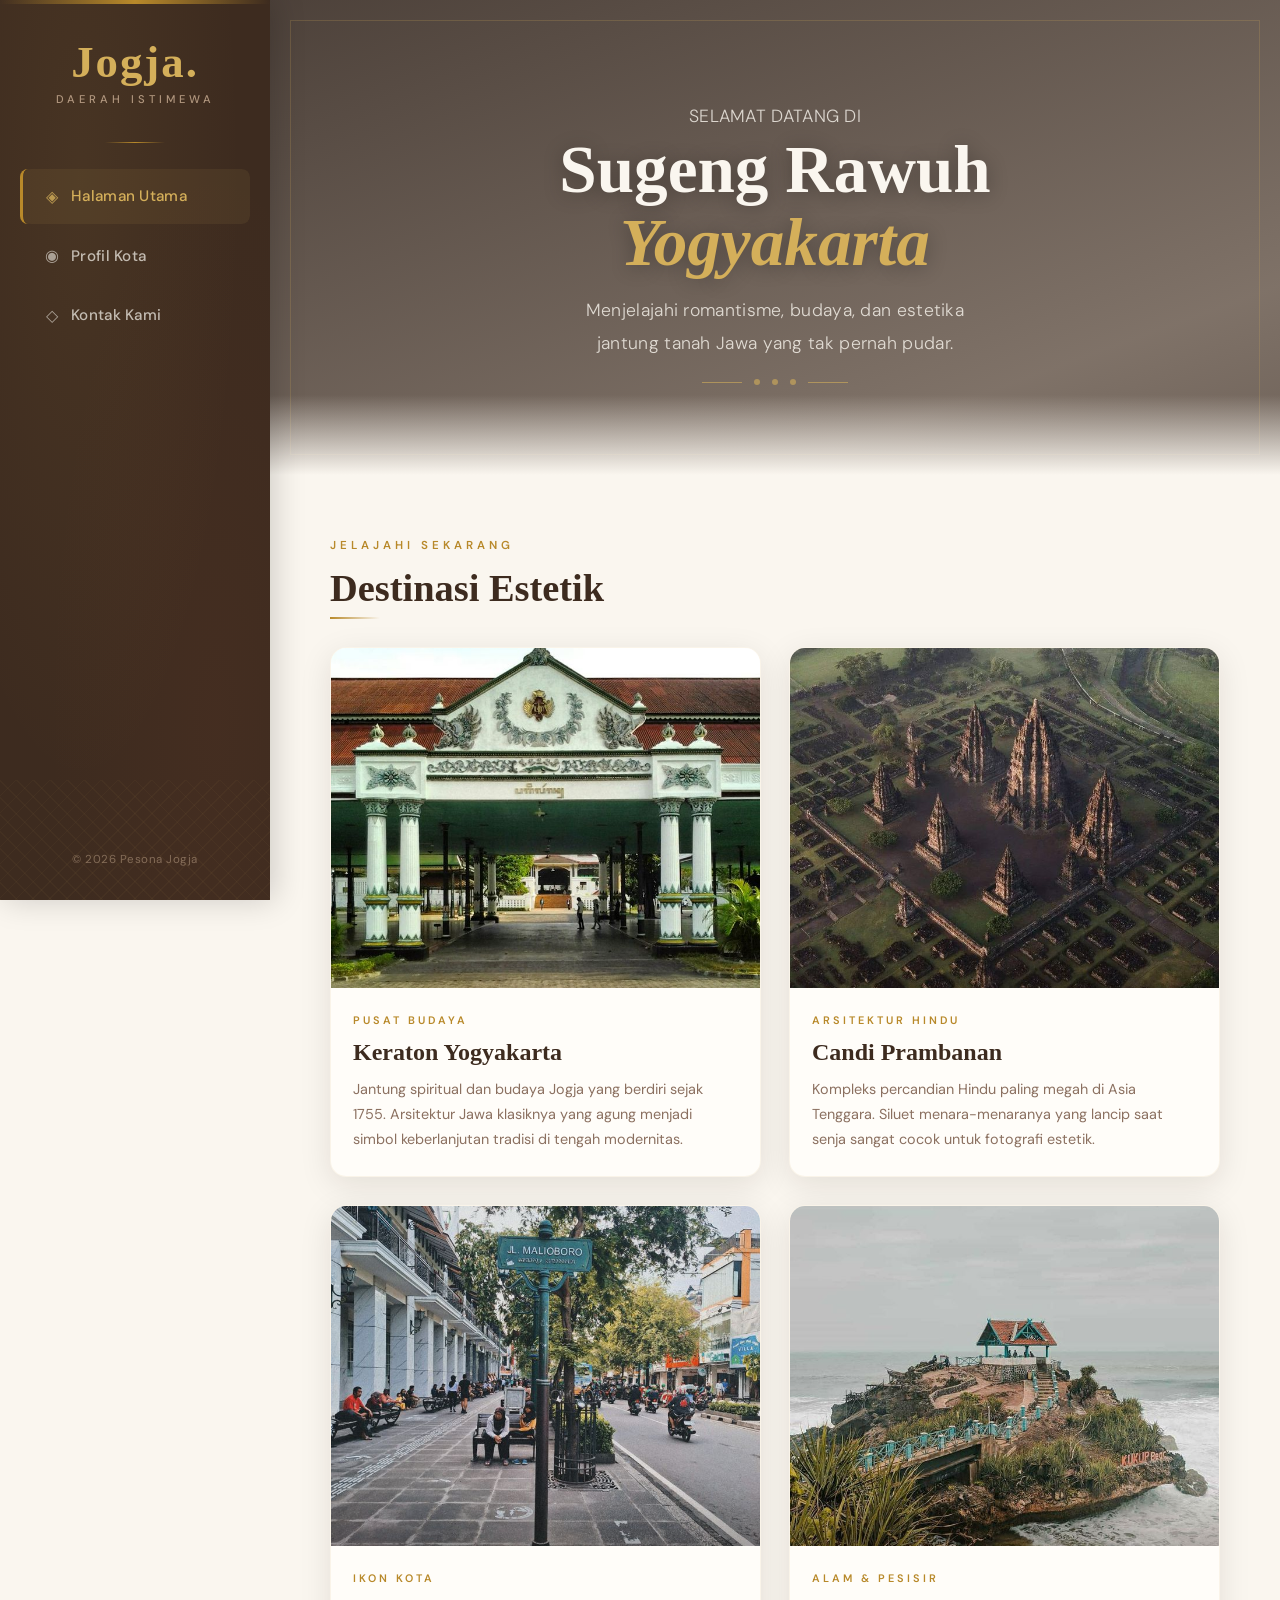
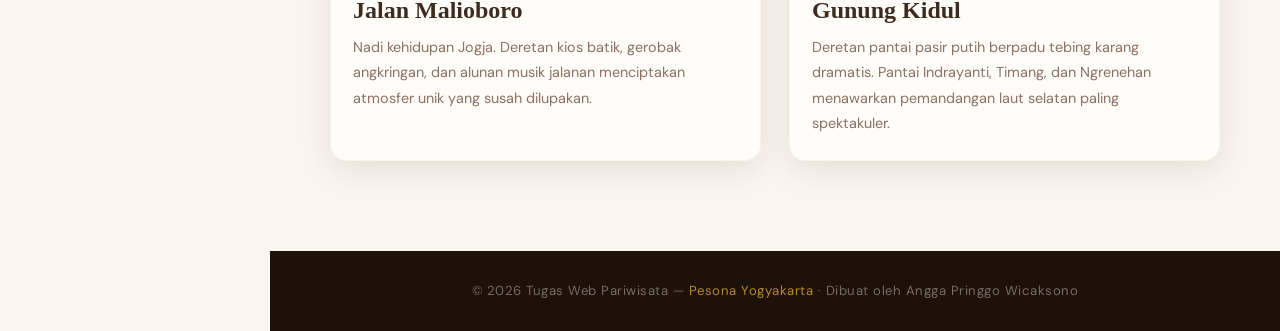
==== index.html @ 8eb2f206 "Add files via upload" ====
<!DOCTYPE html>
<html lang="id">
<head>
    <meta charset="UTF-8">
    <meta name="viewport" content="width=device-width, initial-scale=1.0">
    <title>Pesona Jogja — Halaman Utama</title>
    <link rel="stylesheet" href="style.css">
</head>
<body>

<div class="wrapper">

    <div class="sidebar">
        <div class="sidebar-brand">
            <h2 class="sidebar-title">Jogja.</h2>
            <p class="sidebar-sub">Daerah Istimewa</p>
        </div>
        <div class="sidebar-divider"></div>
        <ul class="menu">
            <li>
                <a href="index.html" class="active">
                    <span class="menu-icon">◈</span> Halaman Utama
                </a>
            </li>
            <li>
                <a href="profil.html">
                    <span class="menu-icon">◉</span> Profil Kota
                </a>
            </li>
            <li>
                <a href="kontak.html">
                    <span class="menu-icon">◇</span> Kontak Kami
                </a>
            </li>
        </ul>
        <div class="sidebar-footer">
            <p>© 2026 Pesona Jogja</p>
        </div>
    </div>

    <div class="main-area">

        <div class="header">
            <p class="header-eyebrow">Selamat Datang di</p>
            <h1>Sugeng Rawuh<br><span>Yogyakarta</span></h1>
            <p>Menjelajahi romantisme, budaya, dan estetika<br>jantung tanah Jawa yang tak pernah pudar.</p>
            <div class="header-ornament">
                <span></span>
                <i></i>
                <i></i>
                <i></i>
                <span></span>
            </div>
        </div>

        <div class="content">

            <div class="section-header">
                <span class="section-eyebrow">Jelajahi Sekarang</span>
                <h2 class="section-title">Destinasi Estetik</h2>
            </div>

            <div class="pinterest-grid">

                <div class="pin-card">
                    <div class="pin-card-img">
                        <img src="keraton.jpg" alt="Keraton Yogyakarta">
                    </div>
                    <div class="pin-card-body">
                        <span class="pin-card-tag">Pusat Budaya</span>
                        <h3>Keraton Yogyakarta</h3>
                        <p>Jantung spiritual dan budaya Jogja yang berdiri sejak 1755. Arsitektur Jawa klasiknya yang agung menjadi simbol keberlanjutan tradisi di tengah modernitas.</p>
                    </div>
                </div>

                <div class="pin-card">
                    <div class="pin-card-img">
                        <img src="prambanan.jpg" alt="Candi Prambanan">
                    </div>
                    <div class="pin-card-body">
                        <span class="pin-card-tag">Arsitektur Hindu</span>
                        <h3>Candi Prambanan</h3>
                        <p>Kompleks percandian Hindu paling megah di Asia Tenggara. Siluet menara-menaranya yang lancip saat senja sangat cocok untuk fotografi estetik.</p>
                    </div>
                </div>

                <div class="pin-card">
                    <div class="pin-card-img">
                        <img src="malioboro.jpg" alt="Jalan Malioboro">
                    </div>
                    <div class="pin-card-body">
                        <span class="pin-card-tag">Ikon Kota</span>
                        <h3>Jalan Malioboro</h3>
                        <p>Nadi kehidupan Jogja. Deretan kios batik, gerobak angkringan, dan alunan musik jalanan menciptakan atmosfer unik yang susah dilupakan.</p>
                    </div>
                </div>

                <div class="pin-card">
                    <div class="pin-card-img">
                        <img src="gunung kidul.jpg" alt="Pantai Gunungkidul">
                    </div>
                    <div class="pin-card-body">
                        <span class="pin-card-tag">Alam & Pesisir</span>
                        <h3>Gunung Kidul</h3>
                        <p>Deretan pantai pasir putih berpadu tebing karang dramatis. Pantai Indrayanti, Timang, dan Ngrenehan menawarkan pemandangan laut selatan paling spektakuler.</p>
                    </div>
                </div>

            </div>
        </div>

        <div class="footer">
            <p>© 2026 Tugas Web Pariwisata — <span>Pesona Yogyakarta</span> · Dibuat oleh Angga Pringgo Wicaksono</p>
        </div>

    </div>
</div>

</body>
</html>
---- style.css ----
@import url('https://fonts.googleapis.com/css2?family=Cormorant+Garant:ital,wght@0,400;0,600;0,700;1,400&family=DM+Sans:wght@300;400;500;600&display=swap');

:root {
    --brown-deep:   #1E110A;
    --brown-main:   #3D2B1F;
    --brown-mid:    #5C3D2E;
    --brown-light:  #8B6650;
    --cream:        #FAF6EF;
    --cream-dark:   #F0E4D0;
    --cream-card:   #FFFDF9;
    --gold:         #B8892A;
    --gold-light:   #D4AF5A;
    --gold-pale:    #F5E9C9;
    --terra:        #B5563A;
    --text-dark:    #1E110A;
    --text-mid:     #5A3E2B;
    --text-soft:    #8B7060;
    --text-light:   #B0967E;
    --shadow-soft:  0 4px 20px rgba(30,17,10,0.08);
    --shadow-card:  0 8px 32px rgba(30,17,10,0.10);
    --shadow-hover: 0 16px 48px rgba(30,17,10,0.16);
    --radius-sm:    8px;
    --radius-md:    16px;
    --radius-lg:    24px;
    --transition:   all 0.35s cubic-bezier(0.4, 0, 0.2, 1);
}

*, *::before, *::after {
    margin: 0;
    padding: 0;
    box-sizing: border-box;
}

html { scroll-behavior: smooth; }

body {
    background-color: var(--cream);
    color: var(--text-dark);
    font-family: 'DM Sans', sans-serif;
    font-weight: 400;
    line-height: 1.85;
}

img { display: block; }

.wrapper {
    display: flex;
    min-height: 100vh;
}

.sidebar {
    width: 270px;
    background-color: var(--brown-main);
    background-image:
        radial-gradient(ellipse at 30% 20%, rgba(212,175,90,0.07) 0%, transparent 60%),
        radial-gradient(ellipse at 80% 80%, rgba(181,86,58,0.06) 0%, transparent 55%);
    color: var(--cream);
    display: flex;
    flex-direction: column;
    align-items: center;
    padding: 40px 0 30px;
    position: fixed;
    height: 100vh;
    box-shadow: 4px 0 30px rgba(0,0,0,0.18);
    z-index: 10;
    overflow: hidden;
}

.sidebar::before {
    content: '';
    position: absolute;
    top: 0; left: 0; right: 0;
    height: 4px;
    background: linear-gradient(90deg, transparent, var(--gold), transparent);
}

.sidebar::after {
    content: '';
    position: absolute;
    bottom: 0; left: 0; right: 0;
    height: 120px;
    background-image:
        repeating-linear-gradient(
            45deg,
            rgba(212,175,90,0.04) 0px,
            rgba(212,175,90,0.04) 1px,
            transparent 1px,
            transparent 12px
        ),
        repeating-linear-gradient(
            -45deg,
            rgba(212,175,90,0.04) 0px,
            rgba(212,175,90,0.04) 1px,
            transparent 1px,
            transparent 12px
        );
    pointer-events: none;
}

.sidebar-brand {
    text-align: center;
    margin-bottom: 10px;
    padding: 0 20px;
}

.sidebar-title {
    font-family: 'Cormorant Garant', serif;
    font-size: 2.8rem;
    font-weight: 700;
    color: var(--gold-light);
    letter-spacing: 2px;
    line-height: 1;
}

.sidebar-sub {
    font-size: 0.7rem;
    font-weight: 500;
    letter-spacing: 4px;
    text-transform: uppercase;
    color: var(--text-light);
    margin-top: 4px;
}

.sidebar-divider {
    width: 60px;
    height: 1px;
    background: linear-gradient(90deg, transparent, var(--gold), transparent);
    margin: 22px auto 26px;
}

.menu {
    list-style: none;
    width: 100%;
    padding: 0 20px;
}

.menu li {
    margin-bottom: 4px;
}

.menu li a {
    display: flex;
    align-items: center;
    gap: 10px;
    padding: 13px 20px;
    color: rgba(250,246,239,0.7);
    text-decoration: none;
    font-weight: 500;
    font-size: 0.95rem;
    letter-spacing: 0.3px;
    border-radius: var(--radius-sm);
    transition: var(--transition);
    border-left: 3px solid transparent;
    position: relative;
    overflow: hidden;
}

.menu li a::before {
    content: '';
    position: absolute;
    left: 0; top: 0; bottom: 0;
    width: 0;
    background: rgba(212,175,90,0.08);
    transition: width 0.3s ease;
    border-radius: var(--radius-sm);
}

.menu li a:hover::before,
.menu li a.active::before {
    width: 100%;
}

.menu li a:hover,
.menu li a.active {
    color: var(--gold-light);
    border-left-color: var(--gold);
}

.menu-icon {
    font-size: 1rem;
    opacity: 0.8;
    min-width: 18px;
    text-align: center;
}

.sidebar-footer {
    margin-top: auto;
    padding: 0 20px;
    text-align: center;
    font-size: 0.72rem;
    color: var(--text-light);
    opacity: 0.6;
    letter-spacing: 0.5px;
}

.main-area {
    margin-left: 270px;
    width: calc(100% - 270px);
    display: flex;
    flex-direction: column;
    min-height: 100vh;
}

.header {
    background-image:
        linear-gradient(
            160deg,
            rgba(30,17,10,0.82) 0%,
            rgba(61,43,31,0.65) 55%,
            rgba(30,17,10,0.80) 100%
        ),
        url('https://images.unsplash.com/photo-1588668214407-6ea9a6d8c272?auto=format&fit=crop&w=1400&q=85');
    background-size: cover;
    background-position: center 30%;
    background-attachment: fixed;
    padding: 100px 60px 90px;
    color: var(--cream);
    text-align: center;
    position: relative;
    overflow: hidden;
}

.header::before {
    content: '';
    position: absolute;
    top: 20px; left: 20px; right: 20px; bottom: 20px;
    border: 1px solid rgba(212,175,90,0.2);
    pointer-events: none;
}

.header::after {
    content: '';
    position: absolute;
    bottom: 0; left: 0; right: 0;
    height: 80px;
    background: linear-gradient(to bottom, transparent, var(--cream));
}

.header-eyebrow {
    font-size: 0.75rem;
    font-weight: 600;
    letter-spacing: 5px;
    text-transform: uppercase;
    color: var(--gold-light);
    margin-bottom: 16px;
    opacity: 0.9;
}

.header h1 {
    font-family: 'Cormorant Garant', serif;
    font-size: 4.2rem;
    font-weight: 700;
    color: var(--cream);
    line-height: 1.1;
    margin-bottom: 14px;
    text-shadow: 0 2px 20px rgba(0,0,0,0.3);
}

.header h1 span {
    color: var(--gold-light);
    font-style: italic;
}

.header p {
    font-size: 1.1rem;
    color: rgba(250,246,239,0.8);
    max-width: 560px;
    margin: 0 auto;
    font-weight: 300;
    letter-spacing: 0.3px;
}

.header-ornament {
    display: flex;
    align-items: center;
    justify-content: center;
    gap: 12px;
    margin: 20px auto 0;
    opacity: 0.6;
}

.header-ornament span {
    display: block;
    width: 40px;
    height: 1px;
    background: var(--gold-light);
}

.header-ornament i {
    color: var(--gold-light);
    font-size: 0.6rem;
    width: 6px;
    height: 6px;
    background: var(--gold-light);
    border-radius: 50%;
    display: block;
}

.content {
    padding: 60px 60px 40px;
    flex-grow: 1;
}

.section-header {
    margin-bottom: 36px;
}

.section-eyebrow {
    font-size: 0.72rem;
    font-weight: 600;
    letter-spacing: 4px;
    text-transform: uppercase;
    color: var(--gold);
    display: block;
    margin-bottom: 8px;
}

.section-title {
    font-family: 'Cormorant Garant', serif;
    font-size: 2.4rem;
    font-weight: 700;
    color: var(--brown-main);
    line-height: 1.2;
    position: relative;
    display: inline-block;
}

.section-title::after {
    content: '';
    position: absolute;
    bottom: -8px; left: 0;
    width: 50px;
    height: 2px;
    background: linear-gradient(90deg, var(--gold), transparent);
}

.pinterest-grid {
    display: grid;
    grid-template-columns: repeat(auto-fit, minmax(280px, 1fr));
    gap: 28px;
    margin-top: 20px;
    margin-bottom: 50px;
}

.pin-card {
    background: var(--cream-card);
    border-radius: var(--radius-md);
    overflow: hidden;
    box-shadow: var(--shadow-card);
    transition: var(--transition);
    border: 1px solid rgba(184,137,42,0.08);
    position: relative;
}

.pin-card:hover {
    transform: translateY(-10px);
    box-shadow: var(--shadow-hover);
    border-color: rgba(184,137,42,0.2);
}

.pin-card-img {
    position: relative;
    overflow: hidden;
}

.pin-card-img::after {
    content: '';
    position: absolute;
    bottom: 0; left: 0; right: 0;
    height: 60px;
    background: linear-gradient(transparent, rgba(30,17,10,0.25));
    pointer-events: none;
}

.pin-card img {
    width: 100%;
    height: 340px;
    object-fit: cover;
    transition: transform 0.5s cubic-bezier(0.4, 0, 0.2, 1);
    display: block;
}

.pin-card:hover img {
    transform: scale(1.04);
}

.pin-card-body {
    padding: 22px 22px 24px;
}

.pin-card-tag {
    font-size: 0.68rem;
    font-weight: 600;
    letter-spacing: 3px;
    text-transform: uppercase;
    color: var(--gold);
    margin-bottom: 8px;
    display: block;
}

.pin-card h3 {
    font-family: 'Cormorant Garant', serif;
    font-size: 1.5rem;
    font-weight: 700;
    color: var(--brown-main);
    margin-bottom: 10px;
    line-height: 1.2;
}

.pin-card p {
    font-size: 0.9rem;
    color: var(--text-soft);
    line-height: 1.75;
}

.flex-row {
    display: flex;
    gap: 50px;
    align-items: center;
    margin-bottom: 60px;
}

.flex-col {
    flex: 1;
}

.flex-col img {
    width: 100%;
    height: 370px;
    object-fit: cover;
    border-radius: var(--radius-md);
    box-shadow: var(--shadow-card);
}

.flex-col h3 {
    font-family: 'Cormorant Garant', serif;
    font-size: 1.9rem;
    font-weight: 700;
    color: var(--brown-main);
    margin-bottom: 16px;
    line-height: 1.2;
}

.flex-col p {
    margin-bottom: 16px;
    text-align: justify;
    color: var(--text-mid);
    font-size: 0.95rem;
}

.facts-row {
    display: flex;
    gap: 20px;
    margin-top: 24px;
}

.fact-item {
    flex: 1;
    background: var(--gold-pale);
    border-radius: var(--radius-sm);
    padding: 16px 14px;
    border-left: 3px solid var(--gold);
    text-align: center;
}

.fact-number {
    font-family: 'Cormorant Garant', serif;
    font-size: 1.8rem;
    font-weight: 700;
    color: var(--gold);
    display: block;
    line-height: 1;
}

.fact-label {
    font-size: 0.75rem;
    color: var(--text-mid);
    font-weight: 500;
    letter-spacing: 0.5px;
    display: block;
    margin-top: 4px;
}

.aesthetic-banner {
    background-size: cover;
    background-position: center;
    background-attachment: fixed;
    border-radius: var(--radius-lg);
    padding: 70px 50px;
    text-align: center;
    color: white;
    margin: 50px 0;
    position: relative;
    overflow: hidden;
    box-shadow: var(--shadow-card);
}

.aesthetic-banner::before {
    content: '';
    position: absolute;
    inset: 0;
    background: linear-gradient(160deg, rgba(30,17,10,0.75) 0%, rgba(93,60,40,0.6) 100%);
}

.aesthetic-banner::after {
    content: '';
    position: absolute;
    top: 16px; left: 16px; right: 16px; bottom: 16px;
    border: 1px solid rgba(212,175,90,0.25);
    border-radius: calc(var(--radius-lg) - 4px);
    pointer-events: none;
}

.aesthetic-banner > * {
    position: relative;
    z-index: 1;
}

.aesthetic-banner h2 {
    font-family: 'Cormorant Garant', serif;
    font-size: 2.8rem;
    font-weight: 700;
    color: var(--gold-light);
    margin-bottom: 16px;
    line-height: 1.2;
}

.aesthetic-banner p {
    font-size: 1.05rem;
    max-width: 640px;
    margin: 0 auto;
    font-weight: 300;
    line-height: 1.8;
    color: rgba(250,246,239,0.85);
}

.arts-grid {
    display: grid;
    grid-template-columns: repeat(2, 1fr);
    gap: 28px;
    margin-top: 20px;
    margin-bottom: 40px;
}

.arts-grid .pin-card img {
    height: 280px;
}

.contact-layout {
    display: grid;
    grid-template-columns: 3fr 2fr;
    gap: 32px;
    margin-bottom: 40px;
    align-items: start;
}

.form-box {
    background: var(--cream-card);
    border-radius: var(--radius-lg);
    padding: 44px 44px 40px;
    box-shadow: var(--shadow-card);
    border: 1px solid rgba(184,137,42,0.08);
}

.form-box h2 {
    font-family: 'Cormorant Garant', serif;
    font-size: 1.8rem;
    font-weight: 700;
    color: var(--brown-main);
    margin-bottom: 30px;
}

.form-group {
    margin-bottom: 28px;
}

.form-group label {
    display: block;
    font-size: 0.72rem;
    font-weight: 600;
    letter-spacing: 2px;
    text-transform: uppercase;
    color: var(--text-soft);
    margin-bottom: 10px;
}

.form-group input,
.form-group textarea,
.form-group select {
    width: 100%;
    padding: 12px 0;
    border: none;
    border-bottom: 1.5px solid var(--cream-dark);
    background: transparent;
    font-family: 'DM Sans', sans-serif;
    font-size: 0.98rem;
    color: var(--text-dark);
    transition: border-color 0.3s ease;
    outline: none;
    resize: vertical;
}

.form-group input::placeholder,
.form-group textarea::placeholder {
    color: var(--text-light);
    font-weight: 300;
}

.form-group input:focus,
.form-group textarea:focus,
.form-group select:focus {
    border-bottom-color: var(--gold);
}

.form-row {
    display: grid;
    grid-template-columns: 1fr 1fr;
    gap: 24px;
}

.btn-submit {
    display: block;
    width: 100%;
    background: var(--brown-main);
    color: var(--cream);
    border: none;
    padding: 16px 40px;
    font-family: 'DM Sans', sans-serif;
    font-size: 0.82rem;
    font-weight: 600;
    letter-spacing: 3px;
    text-transform: uppercase;
    cursor: pointer;
    border-radius: var(--radius-sm);
    transition: var(--transition);
    margin-top: 10px;
    position: relative;
    overflow: hidden;
}

.btn-submit::before {
    content: '';
    position: absolute;
    inset: 0;
    background: var(--gold);
    transform: scaleX(0);
    transform-origin: left;
    transition: transform 0.4s ease;
}

.btn-submit:hover::before {
    transform: scaleX(1);
}

.btn-submit span {
    position: relative;
    z-index: 1;
}

/* Info box kontak */
.info-box {
    background: var(--brown-main);
    background-image: radial-gradient(ellipse at 20% 30%, rgba(184,137,42,0.12) 0%, transparent 60%);
    border-radius: var(--radius-lg);
    padding: 40px 36px;
    color: var(--cream);
    position: sticky;
    top: 30px;
    box-shadow: var(--shadow-card);
    overflow: hidden;
}

.info-box::after {
    content: '';
    position: absolute;
    top: 14px; left: 14px; right: 14px; bottom: 14px;
    border: 1px solid rgba(212,175,90,0.15);
    border-radius: calc(var(--radius-lg) - 4px);
    pointer-events: none;
}

.info-box h3 {
    font-family: 'Cormorant Garant', serif;
    font-size: 1.6rem;
    font-weight: 700;
    color: var(--gold-light);
    margin-bottom: 28px;
    position: relative;
    z-index: 1;
}

.info-item {
    display: flex;
    gap: 14px;
    margin-bottom: 24px;
    position: relative;
    z-index: 1;
}

.info-icon {
    flex-shrink: 0;
    width: 40px;
    height: 40px;
    border-radius: 50%;
    background: rgba(184,137,42,0.15);
    border: 1px solid rgba(184,137,42,0.25);
    display: flex;
    align-items: center;
    justify-content: center;
    font-size: 1rem;
    color: var(--gold-light);
    margin-top: 2px;
}

.info-content strong {
    display: block;
    font-size: 0.72rem;
    font-weight: 600;
    letter-spacing: 2px;
    text-transform: uppercase;
    color: var(--gold);
    margin-bottom: 4px;
}

.info-content p {
    font-size: 0.92rem;
    color: rgba(250,246,239,0.75);
    line-height: 1.6;
}

.info-divider {
    width: 100%;
    height: 1px;
    background: linear-gradient(90deg, transparent, rgba(184,137,42,0.3), transparent);
    margin: 26px 0;
    position: relative;
    z-index: 1;
}

.social-links {
    display: flex;
    gap: 10px;
    flex-wrap: wrap;
    position: relative;
    z-index: 1;
}

.social-badge {
    display: inline-block;
    padding: 7px 14px;
    background: rgba(212,175,90,0.12);
    border: 1px solid rgba(212,175,90,0.25);
    border-radius: 30px;
    color: var(--gold-light);
    font-size: 0.8rem;
    font-weight: 500;
    text-decoration: none;
    transition: var(--transition);
    letter-spacing: 0.3px;
}

.social-badge:hover {
    background: rgba(212,175,90,0.25);
    border-color: rgba(212,175,90,0.5);
    color: var(--gold-light);
}

.footer {
    background-color: var(--brown-deep);
    color: rgba(250,246,239,0.4);
    text-align: center;
    padding: 28px 40px;
    font-size: 0.82rem;
    letter-spacing: 0.5px;
    margin-top: auto;
}

.footer span {
    color: var(--gold);
}

@keyframes fadeUp {
    from { opacity: 0; transform: translateY(28px); }
    to   { opacity: 1; transform: translateY(0); }
}

.pin-card {
    animation: fadeUp 0.6s ease both;
}
.pin-card:nth-child(1) { animation-delay: 0.05s; }
.pin-card:nth-child(2) { animation-delay: 0.15s; }
.pin-card:nth-child(3) { animation-delay: 0.25s; }
.pin-card:nth-child(4) { animation-delay: 0.35s; }

.header h1 { animation: fadeUp 0.7s ease 0.1s both; }
.header p  { animation: fadeUp 0.7s ease 0.25s both; }

.student-card-wrap {
    display: flex;
    justify-content: center;
    padding: 10px 0 40px;
}

.student-card {
    display: flex;
    gap: 50px;
    align-items: center;
    background: var(--cream-card);
    border-radius: var(--radius-lg);
    padding: 48px 52px;
    box-shadow: var(--shadow-card);
    border: 1px solid rgba(184,137,42,0.10);
    max-width: 780px;
    width: 100%;
    position: relative;
    overflow: hidden;
}

.student-card::before {
    content: '';
    position: absolute;
    top: 0; left: 0; right: 0;
    height: 3px;
    background: linear-gradient(90deg, transparent, var(--gold), transparent);
}

.student-card::after {
    content: '';
    position: absolute;
    bottom: -30px; right: -30px;
    width: 180px; height: 180px;
    border-radius: 50%;
    background: radial-gradient(circle, rgba(184,137,42,0.06) 0%, transparent 70%);
    pointer-events: none;
}

.student-avatar {
    flex-shrink: 0;
    width: 180px;
    height: 180px;
    border-radius: 50%;
    overflow: hidden;
    border: 4px solid var(--gold-pale);
    outline: 2px solid rgba(184,137,42,0.25);
    outline-offset: 4px;
    box-shadow: 0 8px 28px rgba(30,17,10,0.12);
}

.student-avatar img {
    width: 100%;
    height: 100%;
    object-fit: cover;
    display: block;
}

.student-info {
    flex: 1;
}

.student-badge {
    display: inline-block;
    padding: 5px 14px;
    background: var(--gold-pale);
    border: 1px solid rgba(184,137,42,0.3);
    border-radius: 30px;
    font-size: 0.72rem;
    font-weight: 600;
    letter-spacing: 2px;
    text-transform: uppercase;
    color: var(--gold);
    margin-bottom: 14px;
}

.student-name {
    font-family: 'Cormorant Garant', serif;
    font-size: 2.2rem;
    font-weight: 700;
    color: var(--brown-main);
    line-height: 1.1;
    margin-bottom: 6px;
}

.student-nim {
    font-size: 0.95rem;
    font-weight: 600;
    color: var(--gold);
    letter-spacing: 0.5px;
    margin-bottom: 4px;
}

.student-prodi {
    font-size: 0.88rem;
    color: var(--text-soft);
    font-weight: 400;
}

.student-divider {
    width: 100%;
    height: 1px;
    background: linear-gradient(90deg, var(--cream-dark), transparent);
    margin: 22px 0;
}

/* Baris kontak */
.student-contacts {
    display: flex;
    flex-direction: column;
    gap: 14px;
}

.contact-item {
    display: flex;
    align-items: center;
    gap: 14px;
}

.contact-icon {
    flex-shrink: 0;
    width: 38px;
    height: 38px;
    background: var(--gold-pale);
    border: 1px solid rgba(184,137,42,0.2);
    border-radius: 50%;
    display: flex;
    align-items: center;
    justify-content: center;
    font-size: 0.95rem;
}

.contact-detail {
    display: flex;
    flex-direction: column;
    gap: 1px;
}

.contact-detail strong {
    font-size: 0.7rem;
    font-weight: 600;
    letter-spacing: 2px;
    text-transform: uppercase;
    color: var(--text-soft);
}

.contact-detail span {
    font-size: 0.92rem;
    color: var(--text-mid);
    font-weight: 400;
}
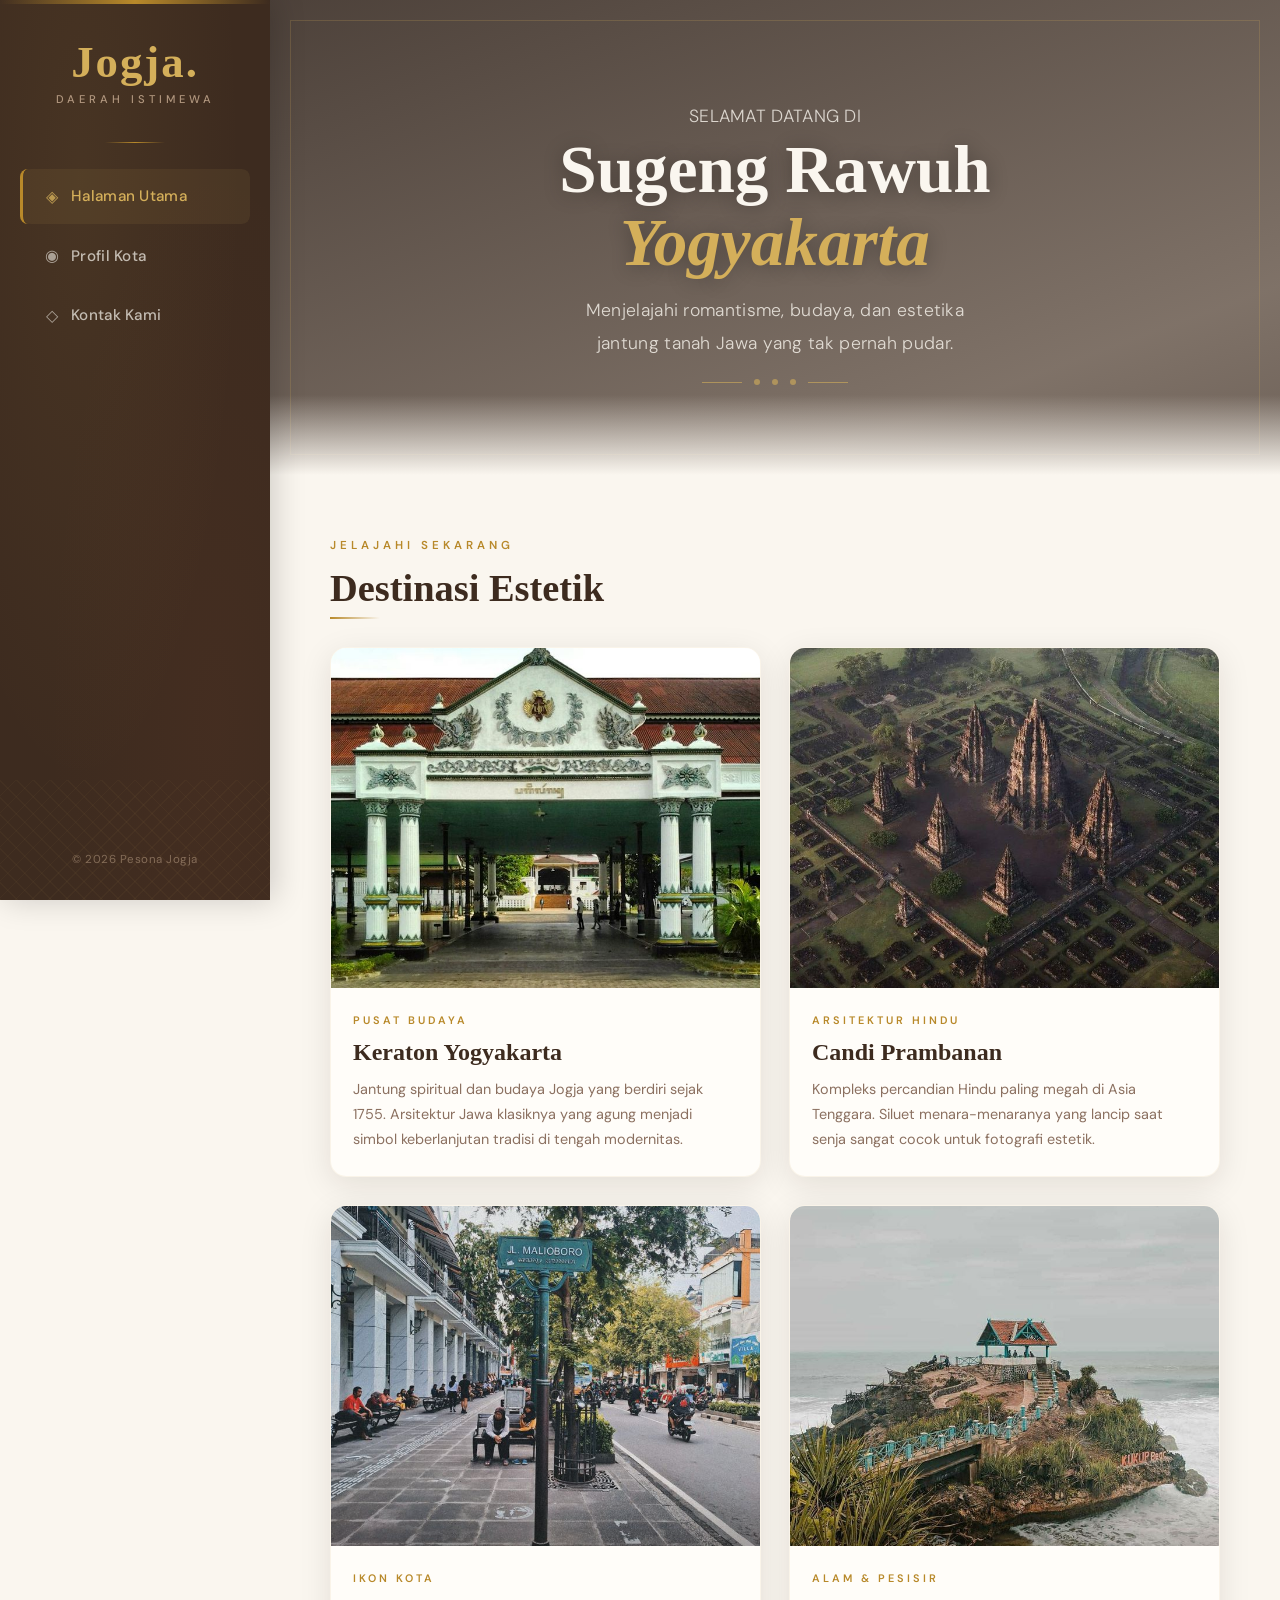
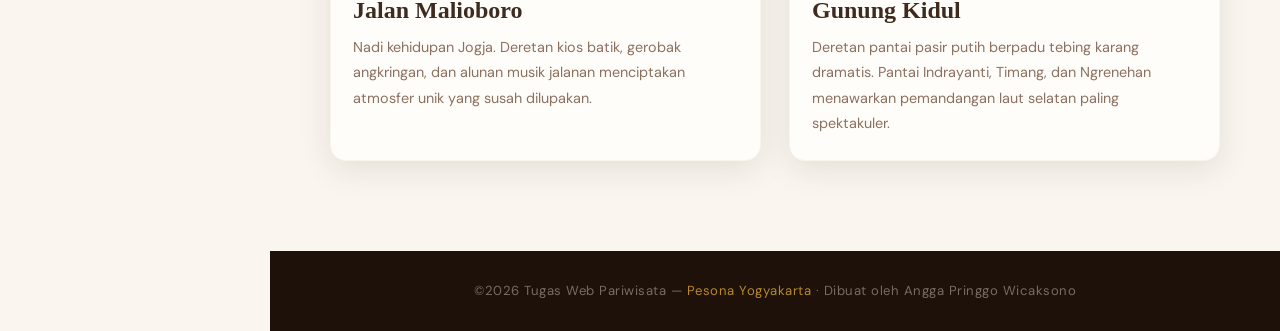
==== commit d99eef81: "Update index.html" ====
--- a/index.html
+++ b/index.html
@@ -110,7 +110,7 @@
         </div>
 
         <div class="footer">
-            <p>© 2026 Tugas Web Pariwisata — <span>Pesona Yogyakarta</span> · Dibuat oleh Angga Pringgo Wicaksono</p>
+            <p>©2026 Tugas Web Pariwisata — <span>Pesona Yogyakarta</span> · Dibuat oleh Angga Pringgo Wicaksono</p>
         </div>
 
     </div>
